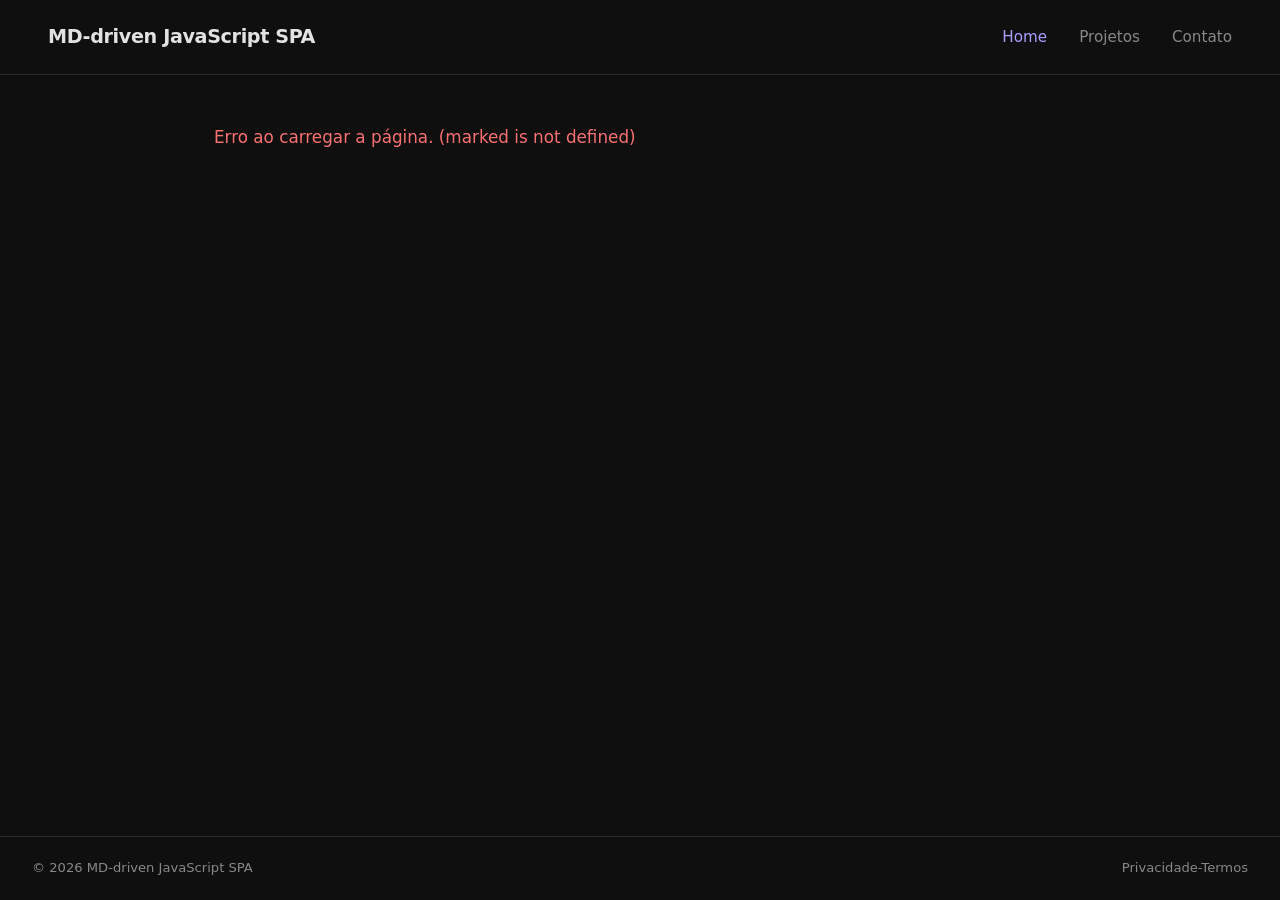
==== index.html @ f5ace6c1 "one" ====
<!DOCTYPE html>
<html lang="pt-BR">

<head>
  <meta charset="UTF-8" />
  <meta name="viewport" content="width=device-width, initial-scale=1.0" />
  <title>MD-driven JavaScript SPA</title>
  <link rel="stylesheet" href="style.css" />

  <script src="src/marked.min.js"></script>
</head>

<body>

  <header>
    <a href="#/" class="site-name" id="site-name"></a>
    <nav id="nav-links"></nav>
  </header>

  <main id="content">
    <!-- conteúdo markdown renderizado aqui -->
  </main>

  <footer>
    <span id="footer-copy"></span>
    <a href="#/legal">Privacidade-Termos</a>
  </footer>

  <!-- ordem importa: config → ui → router → app -->
  <script src="config/config.js"></script>
  <script src="src/ui.js"></script>
  <script src="src/router.js"></script>
  <script src="src/app.js"></script>

  <script>
    // Pequenos bindings de config no shell HTML
    document.getElementById("site-name").textContent = CONFIG.site.name;
    document.getElementById("footer-copy").textContent =
      `© ${new Date().getFullYear()} ${CONFIG.site.name}`;
    document.documentElement.lang = CONFIG.site.lang;
  </script>

</body>

</html>
---- style.css ----
/* ── Reset & base ─────────────────────────────────── */
*,
*::before,
*::after {
  box-sizing: border-box;
  margin: 0;
  padding: 0;
}

:root {
  --bg: #0f0f0f;
  --surface: #1a1a1a;
  --border: #2a2a2a;
  --text: #e2e2e2;
  --muted: #888;
  --accent: #7c6fff;
  --accent-h: #a99fff;
  --radius: 6px;
  --max-w: 900px;
  --font: 'Inter', system-ui, sans-serif;
  --mono: 'Fira Code', 'Cascadia Code', monospace;
}

html {
  scroll-behavior: smooth;
}

body {
  font-family: var(--font);
  background: var(--bg);
  color: var(--text);
  min-height: 100dvh;
  display: grid;
  grid-template-rows: auto 1fr auto;
  line-height: 1.75;
  font-size: 1.05rem;
}

/* ── Header / Nav ─────────────────────────────────── */
header {
  display: flex;
  align-items: center;
  justify-content: space-between;
  padding: 1.25rem 3rem;
  border-bottom: 1px solid var(--border);
  position: sticky;
  top: 0;
  background: var(--bg);
  z-index: 10;
}

.site-name {
  font-weight: 700;
  font-size: 1.2rem;
  color: var(--text);
  text-decoration: none;
  letter-spacing: -0.02em;
}

nav {
  display: flex;
  gap: 2rem;
}

nav a {
  color: var(--muted);
  text-decoration: none;
  font-size: 0.95rem;
  transition: color 0.15s;
}

nav a:hover,
nav a.active {
  color: var(--accent-h);
}

/* ── Main / content ───────────────────────────────── */
main {
  width: 100%;
  max-width: var(--max-w);
  margin: 0 auto;
  padding: 3rem 1.5rem;
}

.loading {
  color: var(--muted);
  font-size: 0.9rem;
}

.error {
  color: #f87171;
}

/* ── Markdown body ────────────────────────────────── */
.md-body {
  max-width: 100%;
}

.md-body h1,
.md-body h2,
.md-body h3,
.md-body h4 {
  color: #fff;
  line-height: 1.2;
  margin-top: 2.5rem;
  margin-bottom: 0.75rem;
  letter-spacing: -0.03em;
}

.md-body h1 {
  font-size: clamp(1.8rem, 4vw, 2.8rem);
  margin-top: 0;
}

.md-body h2 {
  font-size: clamp(1.3rem, 3vw, 1.8rem);
}

.md-body h3 {
  font-size: 1.15rem;
  color: var(--text);
}

.md-body p {
  margin-bottom: 1.2rem;
}

.md-body a {
  color: var(--accent-h);
  text-decoration: underline;
  text-underline-offset: 3px;
}

.md-body a:hover {
  color: #fff;
}

.md-body ul,
.md-body ol {
  padding-left: 1.5rem;
  margin-bottom: 1.2rem;
}

.md-body li {
  margin-bottom: 0.4rem;
}

.md-body blockquote {
  border-left: 3px solid var(--accent);
  padding: 0.5rem 1rem;
  margin: 1.5rem 0;
  color: var(--muted);
  background: var(--surface);
  border-radius: 0 var(--radius) var(--radius) 0;
}

.md-body code {
  font-family: var(--mono);
  font-size: 0.85em;
  background: var(--surface);
  padding: 0.15em 0.4em;
  border-radius: 3px;
  color: var(--accent-h);
}

.md-body pre {
  background: var(--surface);
  border: 1px solid var(--border);
  border-radius: var(--radius);
  padding: 1.25rem;
  overflow-x: auto;
  margin-bottom: 1.5rem;
}

.md-body pre code {
  background: none;
  padding: 0;
  color: var(--text);
  font-size: 0.88rem;
}

.md-body hr {
  border: none;
  border-top: 1px solid var(--border);
  margin: 2rem 0;
}

.md-body img {
  max-width: 100%;
  border-radius: var(--radius);
}

.md-body table {
  width: 100%;
  border-collapse: collapse;
  margin-bottom: 1.5rem;
  font-size: 0.9rem;
}

.md-body th,
.md-body td {
  border: 1px solid var(--border);
  padding: 0.6rem 0.9rem;
  text-align: left;
}

.md-body th {
  background: var(--surface);
  color: #fff;
}

/* 404 */
.not-found {
  text-align: center;
  padding-top: 5rem;
}

.not-found h1 {
  font-size: 6rem;
  color: var(--border);
  margin-bottom: 0.5rem;
}

.not-found a {
  color: var(--accent-h);
  text-decoration: none;
  font-size: 0.95rem;
}

/* ── Footer ───────────────────────────────────────── */
footer {
  padding: 1.25rem 2rem;
  border-top: 1px solid var(--border);
  display: flex;
  align-items: center;
  justify-content: space-between;
  font-size: 0.82rem;
  color: var(--muted);
}

footer a {
  color: var(--muted);
  text-decoration: none;
}

footer a:hover {
  color: var(--text);
}

/* ── Responsive ───────────────────────────────────── */
@media (max-width: 600px) {
  header {
    padding: 0.9rem 1.25rem;
  }

  nav {
    gap: 1rem;
  }

  main {
    padding: 2rem 1.25rem;
  }

  footer {
    flex-direction: column;
    gap: 0.5rem;
  }
}
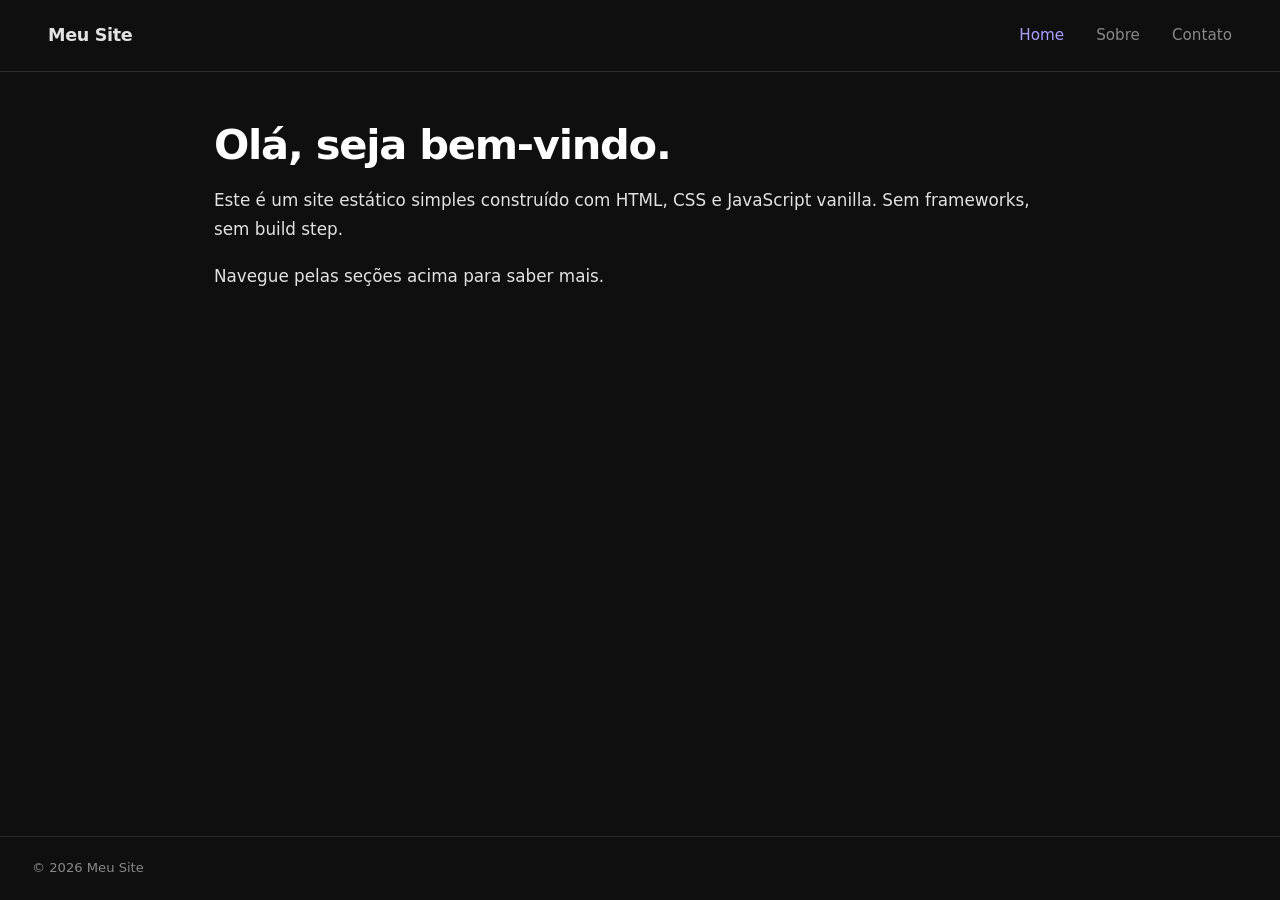
==== commit e0b30948: "new" ====
--- a/index.html
+++ b/index.html
@@ -4,10 +4,9 @@
 <head>
   <meta charset="UTF-8" />
   <meta name="viewport" content="width=device-width, initial-scale=1.0" />
-  <title>MD-driven JavaScript SPA</title>
+  <title>Meu Site</title>
+  <meta name="description" content="Site pessoal simples e direto." />
   <link rel="stylesheet" href="style.css" />
-
-  <script src="src/marked.min.js"></script>
 </head>
 
 <body>
@@ -17,13 +16,10 @@
     <nav id="nav-links"></nav>
   </header>
 
-  <main id="content">
-    <!-- conteúdo markdown renderizado aqui -->
-  </main>
+  <main id="content"></main>
 
   <footer>
     <span id="footer-copy"></span>
-    <a href="#/legal">Privacidade-Termos</a>
   </footer>
 
   <!-- ordem importa: config → ui → router → app -->
@@ -33,10 +29,8 @@
   <script src="src/app.js"></script>
 
   <script>
-    // Pequenos bindings de config no shell HTML
     document.getElementById("site-name").textContent = CONFIG.site.name;
-    document.getElementById("footer-copy").textContent =
-      `© ${new Date().getFullYear()} ${CONFIG.site.name}`;
+    document.getElementById("footer-copy").textContent = `© ${new Date().getFullYear()} ${CONFIG.site.name}`;
     document.documentElement.lang = CONFIG.site.lang;
   </script>
 
--- a/style.css
+++ b/style.css
@@ -18,7 +18,6 @@
   --radius: 6px;
   --max-w: 900px;
   --font: 'Inter', system-ui, sans-serif;
-  --mono: 'Fira Code', 'Cascadia Code', monospace;
 }
 
 html {
@@ -51,7 +50,7 @@
 
 .site-name {
   font-weight: 700;
-  font-size: 1.2rem;
+  font-size: 1.1rem;
   color: var(--text);
   text-decoration: none;
   letter-spacing: -0.02em;
@@ -74,7 +73,7 @@
   color: var(--accent-h);
 }
 
-/* ── Main / content ───────────────────────────────── */
+/* ── Main ─────────────────────────────────────────── */
 main {
   width: 100%;
   max-width: var(--max-w);
@@ -82,6 +81,49 @@
   padding: 3rem 1.5rem;
 }
 
+/* ── Page content ─────────────────────────────────── */
+.page h1 {
+  font-size: clamp(1.8rem, 4vw, 2.6rem);
+  color: #fff;
+  letter-spacing: -0.03em;
+  line-height: 1.2;
+  margin-bottom: 1rem;
+}
+
+.page h2 {
+  font-size: clamp(1.2rem, 3vw, 1.6rem);
+  color: #fff;
+  letter-spacing: -0.02em;
+  margin: 2rem 0 0.75rem;
+}
+
+.page p {
+  color: var(--text);
+  margin-bottom: 1.1rem;
+}
+
+.page a {
+  color: var(--accent-h);
+  text-decoration: underline;
+  text-underline-offset: 3px;
+}
+
+.page a:hover {
+  color: #fff;
+}
+
+.page ul,
+.page ol {
+  padding-left: 1.5rem;
+  margin-bottom: 1.2rem;
+  color: var(--text);
+}
+
+.page li {
+  margin-bottom: 0.4rem;
+}
+
+/* ── Estados ──────────────────────────────────────── */
 .loading {
   color: var(--muted);
   font-size: 0.9rem;
@@ -91,125 +133,7 @@
   color: #f87171;
 }
 
-/* ── Markdown body ────────────────────────────────── */
-.md-body {
-  max-width: 100%;
-}
-
-.md-body h1,
-.md-body h2,
-.md-body h3,
-.md-body h4 {
-  color: #fff;
-  line-height: 1.2;
-  margin-top: 2.5rem;
-  margin-bottom: 0.75rem;
-  letter-spacing: -0.03em;
-}
-
-.md-body h1 {
-  font-size: clamp(1.8rem, 4vw, 2.8rem);
-  margin-top: 0;
-}
-
-.md-body h2 {
-  font-size: clamp(1.3rem, 3vw, 1.8rem);
-}
-
-.md-body h3 {
-  font-size: 1.15rem;
-  color: var(--text);
-}
-
-.md-body p {
-  margin-bottom: 1.2rem;
-}
-
-.md-body a {
-  color: var(--accent-h);
-  text-decoration: underline;
-  text-underline-offset: 3px;
-}
-
-.md-body a:hover {
-  color: #fff;
-}
-
-.md-body ul,
-.md-body ol {
-  padding-left: 1.5rem;
-  margin-bottom: 1.2rem;
-}
-
-.md-body li {
-  margin-bottom: 0.4rem;
-}
-
-.md-body blockquote {
-  border-left: 3px solid var(--accent);
-  padding: 0.5rem 1rem;
-  margin: 1.5rem 0;
-  color: var(--muted);
-  background: var(--surface);
-  border-radius: 0 var(--radius) var(--radius) 0;
-}
-
-.md-body code {
-  font-family: var(--mono);
-  font-size: 0.85em;
-  background: var(--surface);
-  padding: 0.15em 0.4em;
-  border-radius: 3px;
-  color: var(--accent-h);
-}
-
-.md-body pre {
-  background: var(--surface);
-  border: 1px solid var(--border);
-  border-radius: var(--radius);
-  padding: 1.25rem;
-  overflow-x: auto;
-  margin-bottom: 1.5rem;
-}
-
-.md-body pre code {
-  background: none;
-  padding: 0;
-  color: var(--text);
-  font-size: 0.88rem;
-}
-
-.md-body hr {
-  border: none;
-  border-top: 1px solid var(--border);
-  margin: 2rem 0;
-}
-
-.md-body img {
-  max-width: 100%;
-  border-radius: var(--radius);
-}
-
-.md-body table {
-  width: 100%;
-  border-collapse: collapse;
-  margin-bottom: 1.5rem;
-  font-size: 0.9rem;
-}
-
-.md-body th,
-.md-body td {
-  border: 1px solid var(--border);
-  padding: 0.6rem 0.9rem;
-  text-align: left;
-}
-
-.md-body th {
-  background: var(--surface);
-  color: #fff;
-}
-
-/* 404 */
+/* ── 404 ──────────────────────────────────────────── */
 .not-found {
   text-align: center;
   padding-top: 5rem;
@@ -231,20 +155,8 @@
 footer {
   padding: 1.25rem 2rem;
   border-top: 1px solid var(--border);
-  display: flex;
-  align-items: center;
-  justify-content: space-between;
   font-size: 0.82rem;
   color: var(--muted);
-}
-
-footer a {
-  color: var(--muted);
-  text-decoration: none;
-}
-
-footer a:hover {
-  color: var(--text);
 }
 
 /* ── Responsive ───────────────────────────────────── */
@@ -260,9 +172,4 @@
   main {
     padding: 2rem 1.25rem;
   }
-
-  footer {
-    flex-direction: column;
-    gap: 0.5rem;
-  }
 }
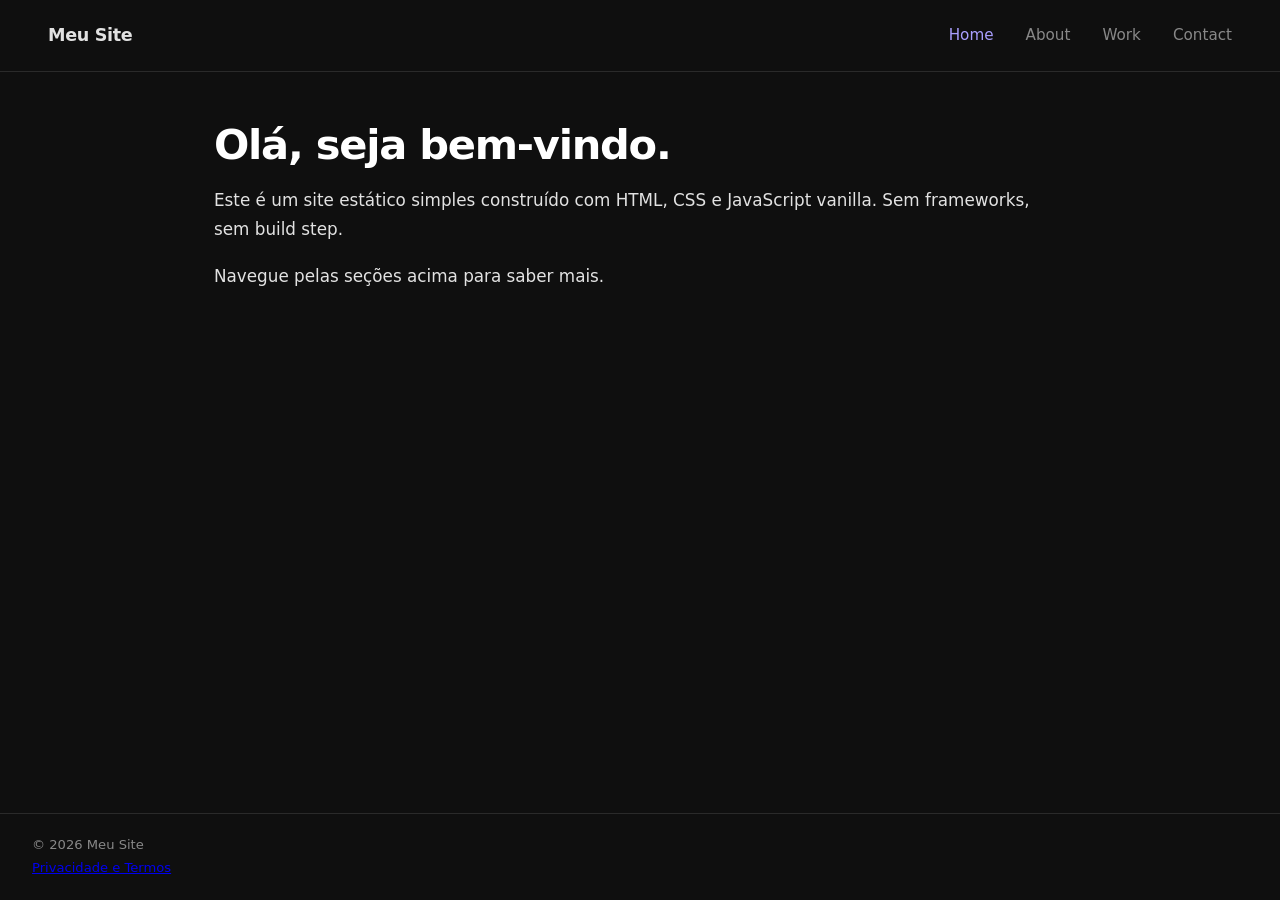
==== commit 8d9cc030: "build" ====
--- a/index.html
+++ b/index.html
@@ -20,6 +20,7 @@
 
   <footer>
     <span id="footer-copy"></span>
+    <p><a href="#/legal">Privacidade e Termos</a></p>
   </footer>
 
   <!-- ordem importa: config → ui → router → app -->
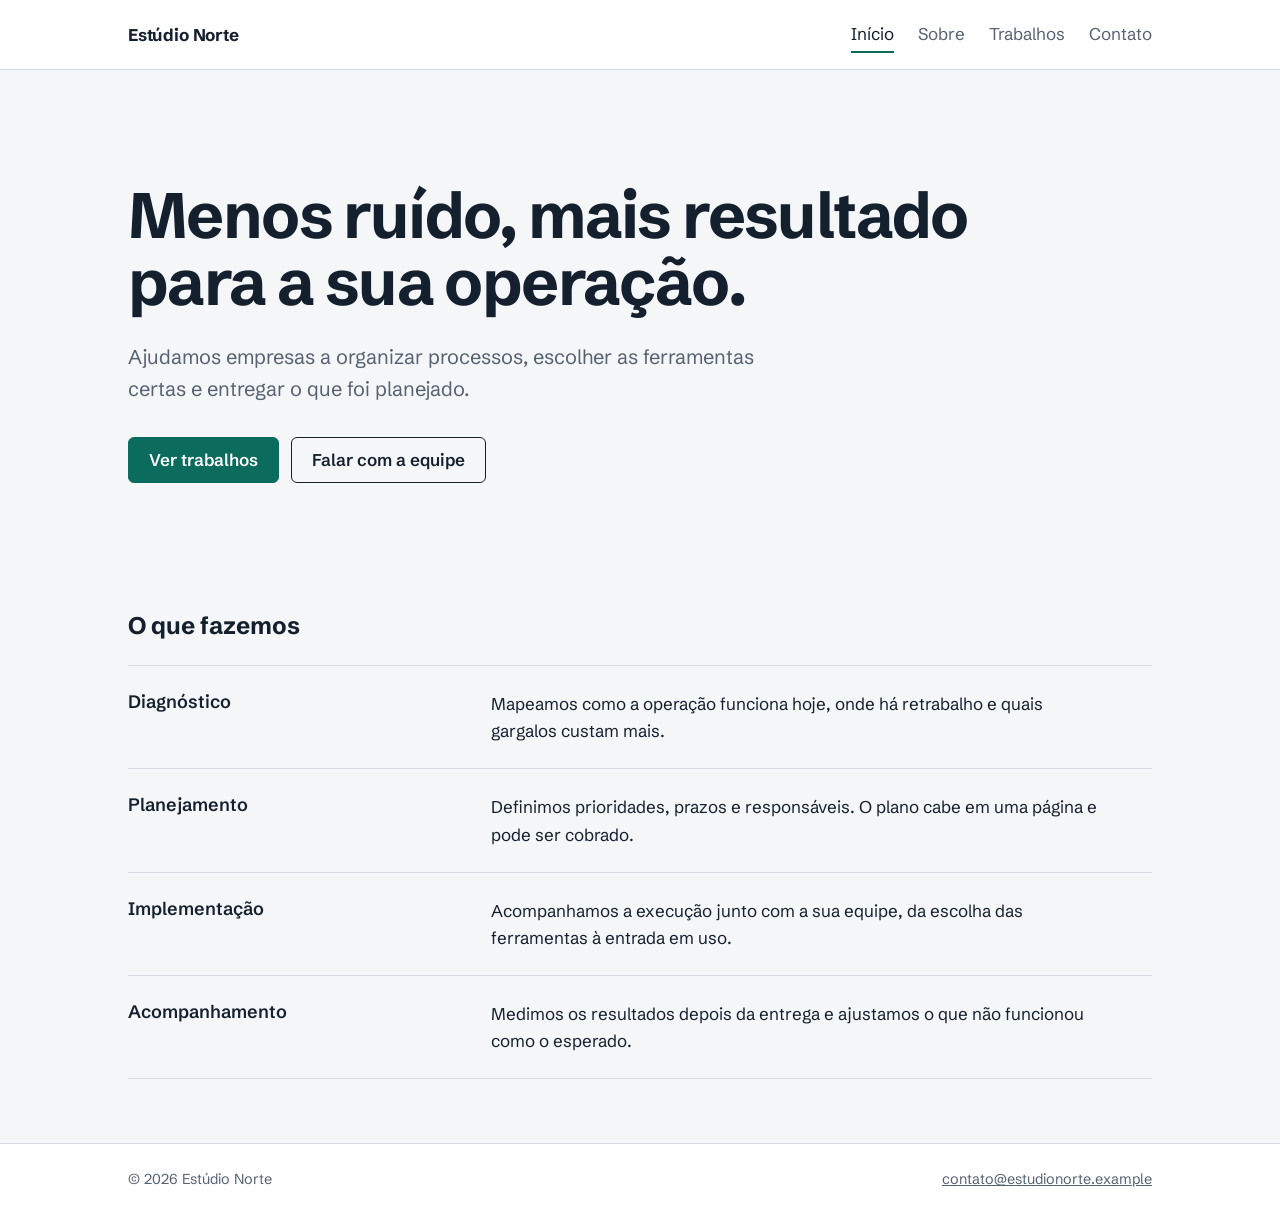
==== commit f939f63a: "quadv2" ====
--- a/index.html
+++ b/index.html
@@ -2,39 +2,44 @@
 <html lang="pt-BR">
 
 <head>
-  <meta charset="UTF-8" />
-  <meta name="viewport" content="width=device-width, initial-scale=1.0" />
-  <title>Meu Site</title>
-  <meta name="description" content="Site pessoal simples e direto." />
-  <link rel="stylesheet" href="style.css" />
+  <meta charset="UTF-8">
+  <meta name="viewport" content="width=device-width, initial-scale=1">
+  <title>Estúdio Norte</title>
+  <meta name="description" content="Consultoria em estratégia, processos e tecnologia.">
+  <link rel="icon"
+    href="data:image/svg+xml,%3Csvg xmlns='http://www.w3.org/2000/svg' viewBox='0 0 32 32'%3E%3Crect width='32' height='32' rx='6' fill='%230B6B5D'/%3E%3Cpath d='M9 24V8l14 16V8' fill='none' stroke='white' stroke-width='3'/%3E%3C/svg%3E">
+  <link rel="preconnect" href="https://fonts.googleapis.com">
+  <link rel="preconnect" href="https://fonts.gstatic.com" crossorigin>
+  <link href="https://fonts.googleapis.com/css2?family=Schibsted+Grotesk:wght@400;600;700&display=swap"
+    rel="stylesheet">
+  <link rel="stylesheet" href="src/styles/style.css">
+  <script type="module" src="src/scripts/main.js"></script>
 </head>
 
 <body>
+  <a class="skip" href="#app">Ir para o conteúdo</a>
 
-  <header>
-    <a href="#/" class="site-name" id="site-name"></a>
-    <nav id="nav-links"></nav>
+  <header class="site-header">
+    <div class="wrap bar">
+      <a class="brand" href="#/" data-site-name>Estúdio Norte</a>
+      <nav aria-label="Principal">
+        <ul class="nav" id="nav"></ul>
+      </nav>
+    </div>
   </header>
 
-  <main id="content"></main>
+  <main id="app" tabindex="-1">
+    <noscript>
+      <p class="wrap section">Este site precisa de JavaScript para funcionar.</p>
+    </noscript>
+  </main>
 
-  <footer>
-    <span id="footer-copy"></span>
-    <p><a href="#/legal">Privacidade e Termos</a></p>
+  <footer class="site-footer">
+    <div class="wrap foot">
+      <p>© <span id="year"></span> <span data-site-name></span></p>
+      <p><a id="foot-email" href="#/contact"></a></p>
+    </div>
   </footer>
-
-  <!-- ordem importa: config → ui → router → app -->
-  <script src="config/config.js"></script>
-  <script src="src/ui.js"></script>
-  <script src="src/router.js"></script>
-  <script src="src/app.js"></script>
-
-  <script>
-    document.getElementById("site-name").textContent = CONFIG.site.name;
-    document.getElementById("footer-copy").textContent = `© ${new Date().getFullYear()} ${CONFIG.site.name}`;
-    document.documentElement.lang = CONFIG.site.lang;
-  </script>
-
 </body>
 
 </html>
--- a/src/styles/style.css
+++ b/src/styles/style.css
@@ -0,0 +1,321 @@
+:root {
+  --paper: #f4f6f8;
+  --surface: #ffffff;
+  --ink: #14202e;
+  --muted: #566272;
+  --line: #d5dbe3;
+  --field: #a9b3bf;
+  --accent: #0b6b5d;
+  --accent-dark: #084f45;
+  --font: "Schibsted Grotesk", system-ui, -apple-system, "Segoe UI", Roboto, sans-serif;
+  --wrap: 68rem;
+  --measure: 62ch;
+}
+
+*,
+*::before,
+*::after {
+  box-sizing: border-box;
+}
+
+html {
+  -webkit-text-size-adjust: 100%;
+}
+
+body {
+  margin: 0;
+  min-height: 100dvh;
+  display: flex;
+  flex-direction: column;
+  font-family: var(--font);
+  font-size: 1.0625rem;
+  line-height: 1.6;
+  color: var(--ink);
+  background: var(--paper);
+}
+
+main {
+  flex: 1;
+}
+
+main:focus {
+  outline: none;
+}
+
+h1,
+h2,
+h3,
+p,
+ul {
+  margin: 0;
+}
+
+ul {
+  padding: 0;
+  list-style: none;
+}
+
+a {
+  color: inherit;
+}
+
+code {
+  font-size: 0.95em;
+}
+
+h1 {
+  max-width: 22ch;
+  font-size: clamp(2.25rem, 5.5vw, 4rem);
+  line-height: 1.05;
+  letter-spacing: -0.025em;
+  font-weight: 700;
+}
+
+h2 {
+  font-size: 1.5rem;
+  line-height: 1.25;
+  font-weight: 700;
+  margin-bottom: 1.5rem;
+}
+
+h3 {
+  font-size: 1.125rem;
+  line-height: 1.3;
+  font-weight: 600;
+}
+
+.lead {
+  margin-top: 1.5rem;
+  max-width: 56ch;
+  font-size: 1.25rem;
+  color: var(--muted);
+}
+
+.wrap {
+  width: 100%;
+  max-width: var(--wrap);
+  margin-inline: auto;
+  padding-inline: clamp(1rem, 4vw, 2rem);
+}
+
+.section {
+  padding-block: clamp(2rem, 6vw, 4rem);
+}
+
+.hero {
+  padding-block: clamp(3rem, 10vw, 7rem) clamp(2rem, 6vw, 4rem);
+}
+
+/* Acessibilidade */
+.skip {
+  position: absolute;
+  left: -999px;
+  top: 0;
+  padding: 0.5rem 0.75rem;
+  background: var(--ink);
+  color: #fff;
+  z-index: 10;
+}
+
+.skip:focus {
+  left: 1rem;
+  top: 1rem;
+}
+
+:focus-visible {
+  outline: 2px solid var(--accent);
+  outline-offset: 3px;
+}
+
+/* Header */
+.site-header {
+  border-bottom: 1px solid var(--line);
+  background: var(--surface);
+}
+
+.bar {
+  display: flex;
+  flex-wrap: wrap;
+  align-items: center;
+  justify-content: space-between;
+  gap: 0.5rem 2rem;
+  padding-block: 1rem;
+}
+
+.brand {
+  font-weight: 700;
+  letter-spacing: -0.01em;
+  text-decoration: none;
+}
+
+.nav {
+  display: flex;
+  flex-wrap: wrap;
+  gap: 0.25rem 1.5rem;
+}
+
+.nav a {
+  display: inline-block;
+  padding-block: 0.25rem;
+  color: var(--muted);
+  text-decoration: none;
+  border-bottom: 2px solid transparent;
+}
+
+.nav a:hover {
+  color: var(--ink);
+}
+
+.nav a[aria-current="page"] {
+  color: var(--ink);
+  border-bottom-color: var(--accent);
+}
+
+/* Botões */
+.actions {
+  display: flex;
+  flex-wrap: wrap;
+  gap: 0.75rem;
+  margin-top: 2rem;
+}
+
+.btn {
+  display: inline-block;
+  padding: 0.75rem 1.25rem;
+  font: inherit;
+  font-weight: 600;
+  line-height: 1.2;
+  color: #fff;
+  background: var(--accent);
+  border: 1px solid var(--accent);
+  border-radius: 6px;
+  text-decoration: none;
+  cursor: pointer;
+}
+
+.btn:hover {
+  background: var(--accent-dark);
+  border-color: var(--accent-dark);
+}
+
+.btn--ghost {
+  color: var(--ink);
+  background: transparent;
+  border-color: var(--ink);
+}
+
+.btn--ghost:hover {
+  color: #fff;
+  background: var(--ink);
+  border-color: var(--ink);
+}
+
+/* Lista em linhas: serviços, princípios, projetos, contato */
+.rows {
+  border-top: 1px solid var(--line);
+}
+
+.row {
+  display: grid;
+  grid-template-columns: minmax(0, 1fr) minmax(0, 2fr);
+  gap: 1rem 2rem;
+  padding-block: 1.5rem;
+  border-bottom: 1px solid var(--line);
+}
+
+.row p {
+  max-width: var(--measure);
+}
+
+.meta {
+  margin-top: 0.25rem;
+  font-size: 0.9rem;
+  color: var(--muted);
+}
+
+.prose {
+  max-width: var(--measure);
+}
+
+.prose p+p {
+  margin-top: 1rem;
+}
+
+/* Formulário */
+.form {
+  display: grid;
+  gap: 1rem;
+  max-width: 36rem;
+}
+
+.form label {
+  display: grid;
+  gap: 0.35rem;
+  font-size: 0.95rem;
+  font-weight: 600;
+}
+
+.form input,
+.form textarea {
+  width: 100%;
+  padding: 0.7rem 0.8rem;
+  font: inherit;
+  font-weight: 400;
+  color: var(--ink);
+  background: var(--surface);
+  border: 1px solid var(--field);
+  border-radius: 6px;
+}
+
+.form textarea {
+  min-height: 9rem;
+  resize: vertical;
+}
+
+.form .actions {
+  margin-top: 0.5rem;
+}
+
+.status {
+  min-height: 1.5em;
+  color: var(--muted);
+}
+
+/* Footer */
+.site-footer {
+  border-top: 1px solid var(--line);
+  background: var(--surface);
+}
+
+.foot {
+  display: flex;
+  flex-wrap: wrap;
+  justify-content: space-between;
+  gap: 0.5rem 2rem;
+  padding-block: 1.5rem;
+  font-size: 0.9rem;
+  color: var(--muted);
+}
+
+@media (max-width: 40rem) {
+  .row {
+    grid-template-columns: 1fr;
+    gap: 0.5rem;
+  }
+}
+
+@media (prefers-reduced-motion: no-preference) {
+  main>* {
+    animation: enter 0.2s ease-out;
+  }
+
+  @keyframes enter {
+    from {
+      opacity: 0;
+    }
+
+    to {
+      opacity: 1;
+    }
+  }
+}
